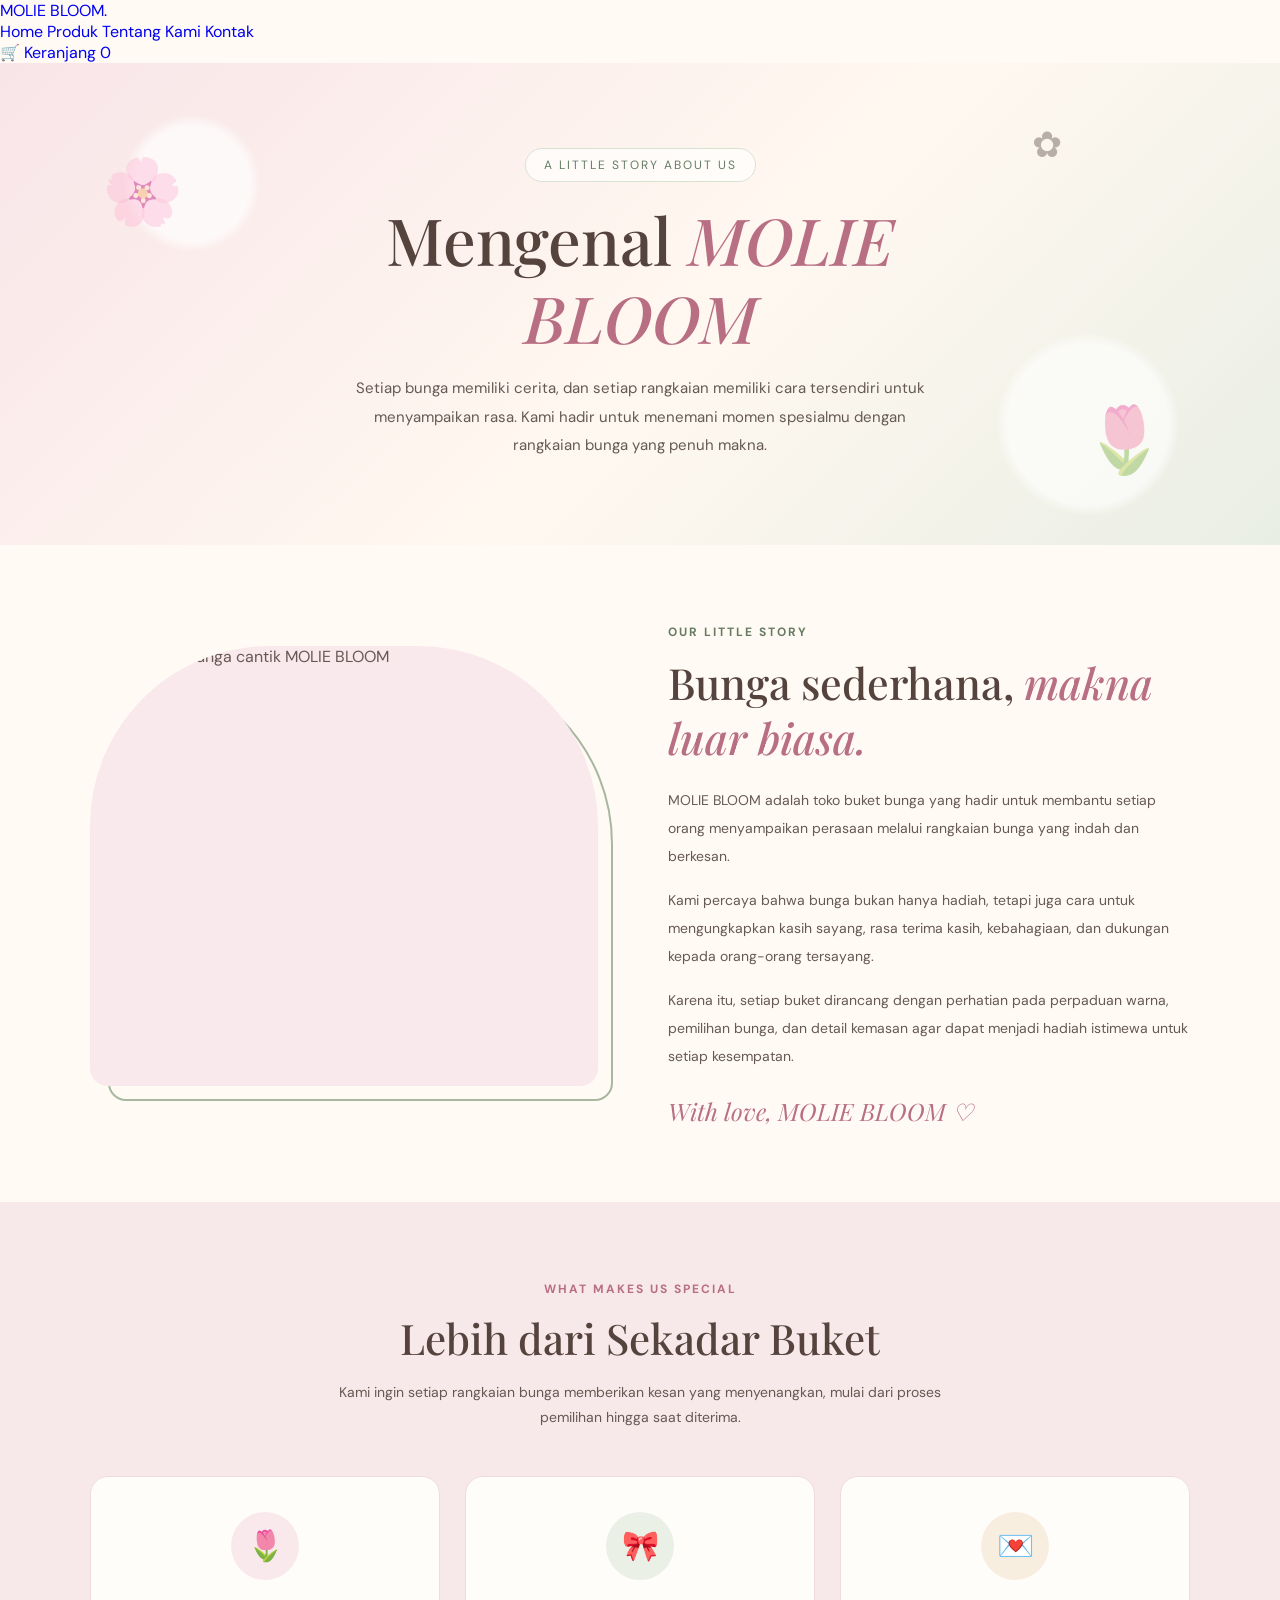
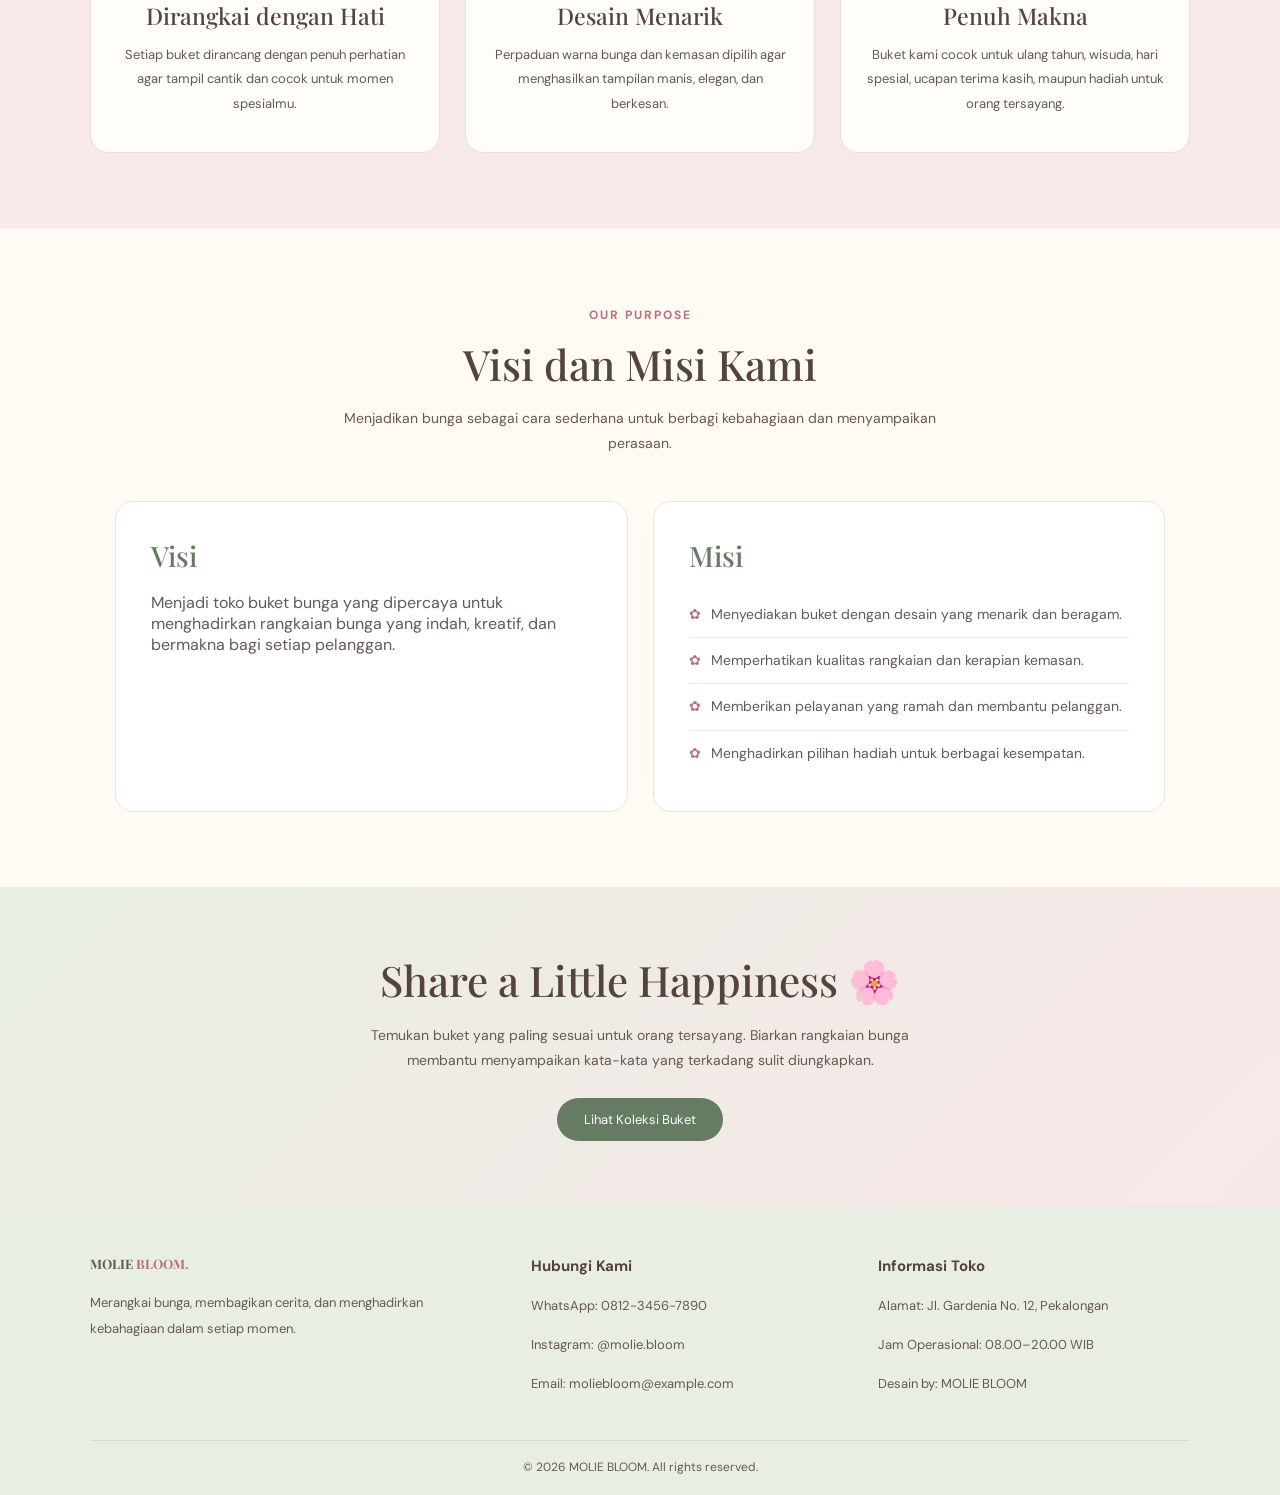
==== tentang.html @ a7576afc "Add files via upload" ====
<!DOCTYPE html>
<html lang="id">
<head>
    <meta charset="UTF-8">
    <meta name="viewport" content="width=device-width, initial-scale=1.0">
    <link rel="icon" type="image/png" href="Molie Bloom Floral Logo.png">
    <title>Tentang Kami | MOLIE BLOOM</title>

    <link rel="preconnect" href="https://fonts.googleapis.com">
    <link rel="preconnect" href="https://fonts.gstatic.com" crossorigin>

    <link href="https://fonts.googleapis.com/css2?family=DM+Sans:wght@400;500;600;700&family=Playfair+Display:wght@400;500;600;700&display=swap" rel="stylesheet">

    <link rel="stylesheet" href="css/style.css">

    <style>
        :root {
            --pink: #e8b9c3;
            --pink-light: #f9e9ec;
            --pink-dark: #b86f83;
            --sage: #a8b8a0;
            --sage-dark: #657c63;
            --cream: #fffaf4;
            --brown: #55433e;
            --text: #665954;
            --white: #ffffff;
        }

        * {
            box-sizing: border-box;
        }

        html {
            scroll-behavior: smooth;
        }

        body {
            margin: 0;
            font-family: 'DM Sans', sans-serif;
            background: var(--cream);
            color: var(--text);
        }

        a {
            text-decoration: none;
        }

        img {
            max-width: 100%;
        }

        .about-hero {
            min-height: 390px;
            padding: 85px 20px;
            display: flex;
            align-items: center;
            justify-content: center;
            text-align: center;
            position: relative;
            overflow: hidden;
            background:
                radial-gradient(circle at 15% 25%, #ffffffb5 0 5%, transparent 6%),
                radial-gradient(circle at 85% 75%, #ffffffa0 0 7%, transparent 8%),
                linear-gradient(135deg, #f8e5e8, #fff8f0 55%, #e9eee4);
        }

        .hero-content {
            max-width: 750px;
            position: relative;
            z-index: 1;
            animation: fadeUp 1s ease both;
        }

        .eyebrow {
            display: inline-block;
            color: var(--sage-dark);
            background: #ffffffa8;
            border: 1px solid #d9e1d3;
            padding: 8px 18px;
            border-radius: 30px;
            font-size: 12px;
            letter-spacing: 2px;
            text-transform: uppercase;
            margin-bottom: 18px;
        }

        .about-hero h1 {
            font-family: 'Playfair Display', serif;
            font-size: clamp(38px, 6vw, 65px);
            color: var(--brown);
            font-weight: 500;
            margin: 0 0 18px;
            line-height: 1.2;
        }

        .about-hero h1 span {
            color: var(--pink-dark);
            font-style: italic;
        }

        .about-hero p {
            max-width: 570px;
            margin: 0 auto;
            font-size: 15px;
            line-height: 1.9;
        }

        .flower-decoration {
            position: absolute;
            font-size: 65px;
            opacity: 0.45;
            animation: floatFlower 5s ease-in-out infinite;
            user-select: none;
        }

        .flower-one {
            left: 8%;
            top: 18%;
        }

        .flower-two {
            right: 9%;
            bottom: 13%;
            animation-delay: 1.5s;
        }

        .flower-three {
            right: 17%;
            top: 12%;
            font-size: 36px;
            animation-delay: 2s;
        }

        .section {
            padding: 75px 7%;
        }

        .section-heading {
            text-align: center;
            max-width: 650px;
            margin: 0 auto 45px;
        }

        .section-heading .small-title {
            color: var(--pink-dark);
            font-size: 12px;
            letter-spacing: 2px;
            text-transform: uppercase;
            font-weight: 700;
        }

        .section-heading h2 {
            font-family: 'Playfair Display', serif;
            font-size: clamp(29px, 4vw, 42px);
            color: var(--brown);
            font-weight: 500;
            margin: 12px 0;
        }

        .section-heading p {
            line-height: 1.8;
            font-size: 14px;
        }

        .story {
            display: grid;
            grid-template-columns: 1fr 1fr;
            align-items: center;
            gap: 55px;
            max-width: 1150px;
            margin: auto;
        }

        .story-image {
            position: relative;
            padding: 0 15px 15px 0;
        }

        .story-image img {
            width: 100%;
            height: 440px;
            object-fit: cover;
            border-radius: 180px 180px 18px 18px;
            display: block;
            background: var(--pink-light);
        }

        .story-image::after {
            content: "";
            position: absolute;
            z-index: -1;
            top: 18px;
            left: 18px;
            right: 0;
            bottom: 0;
            border: 2px solid var(--sage);
            border-radius: 180px 180px 18px 18px;
        }

        .story-text .small-title {
            color: var(--sage-dark);
            letter-spacing: 2px;
            text-transform: uppercase;
            font-size: 12px;
            font-weight: 700;
        }

        .story-text h2 {
            font-family: 'Playfair Display', serif;
            font-size: clamp(30px, 4vw, 43px);
            color: var(--brown);
            font-weight: 500;
            line-height: 1.3;
            margin: 14px 0 20px;
        }

        .story-text h2 span {
            color: var(--pink-dark);
            font-style: italic;
        }

        .story-text p {
            font-size: 14px;
            line-height: 2;
            margin-bottom: 16px;
        }

        .signature {
            color: var(--pink-dark);
            font-family: 'Playfair Display', serif;
            font-size: 24px;
            font-style: italic;
            margin-top: 25px;
        }

        .values-section {
            background: #f7e9e9;
        }

        .values-grid {
            max-width: 1100px;
            margin: auto;
            display: grid;
            grid-template-columns: repeat(3, 1fr);
            gap: 25px;
        }

        .value-card {
            text-align: center;
            background: #fffdf9;
            padding: 35px 25px;
            border-radius: 18px;
            border: 1px solid #f0dce0;
            transition: transform 0.3s ease, box-shadow 0.3s ease;
        }

        .value-card:hover {
            transform: translateY(-7px);
            box-shadow: 0 12px 30px #9b6c6c18;
        }

        .value-icon {
            width: 68px;
            height: 68px;
            border-radius: 50%;
            margin: 0 auto 20px;
            display: flex;
            align-items: center;
            justify-content: center;
            background: var(--pink-light);
            font-size: 30px;
        }

        .value-card:nth-child(2) .value-icon {
            background: #eaf0e6;
        }

        .value-card:nth-child(3) .value-icon {
            background: #f8eee0;
        }

        .value-card h3 {
            font-family: 'Playfair Display', serif;
            font-size: 23px;
            color: var(--brown);
            font-weight: 500;
            margin: 0 0 12px;
        }

        .value-card p {
            font-size: 13px;
            line-height: 1.9;
            margin: 0;
        }

        .mission-grid {
            max-width: 1050px;
            margin: auto;
            display: grid;
            grid-template-columns: 1fr 1fr;
            gap: 25px;
        }

        .mission-card {
            padding: 35px;
            border-radius: 18px;
            background: #fff;
            border: 1px solid #eee5dc;
        }

        .mission-card h3 {
            font-family: 'Playfair Display', serif;
            color: var(--sage-dark);
            font-size: 28px;
            margin: 0 0 18px;
            font-weight: 500;
        }

        .mission-card ul {
            list-style: none;
            padding: 0;
            margin: 0;
        }

        .mission-card li {
            font-size: 14px;
            line-height: 1.8;
            padding: 10px 0;
            border-bottom: 1px solid #f1ebe4;
        }

        .mission-card li:last-child {
            border-bottom: none;
        }

        .mission-card li::before {
            content: "✿";
            color: var(--pink-dark);
            margin-right: 10px;
        }

        .about-cta {
            padding: 65px 20px;
            text-align: center;
            background: linear-gradient(135deg, #e7eee2, #f8e7e9);
        }

        .about-cta h2 {
            font-family: 'Playfair Display', serif;
            color: var(--brown);
            font-size: clamp(30px, 4vw, 42px);
            font-weight: 500;
            margin: 0 0 15px;
        }

        .about-cta p {
            max-width: 550px;
            margin: 0 auto 25px;
            line-height: 1.8;
            font-size: 14px;
        }

        .cta-button {
            display: inline-block;
            background: var(--sage-dark);
            color: white;
            padding: 13px 27px;
            border-radius: 30px;
            font-size: 13px;
            transition: 0.3s;
        }

        .cta-button:hover {
            background: var(--pink-dark);
            transform: translateY(-2px);
        }

        .site-footer {
            background: #e9eee4;
            padding: 45px 7% 20px;
        }

        .footer-grid {
            display: grid;
            grid-template-columns: 1.3fr 1fr 1fr;
            gap: 35px;
            max-width: 1150px;
            margin: auto;
        }

        .footer-brand {
            font-family: 'Playfair Display', serif;
            font-size: 27px;
            color: var(--brown);
            font-weight: 700;
        }

        .footer-brand span {
            color: var(--pink-dark);
        }

        .footer-column h3 {
            color: var(--brown);
            font-size: 15px;
            margin: 5px 0 17px;
        }

        .footer-column p,
        .footer-column a {
            font-size: 13px;
            line-height: 2;
            color: var(--text);
        }

        .footer-column a:hover {
            color: var(--pink-dark);
        }

        .footer-bottom {
            max-width: 1150px;
            margin: 30px auto 0;
            padding-top: 18px;
            border-top: 1px solid #d2dbcb;
            text-align: center;
            font-size: 12px;
        }

        @keyframes fadeUp {
            from {
                opacity: 0;
                transform: translateY(20px);
            }
            to {
                opacity: 1;
                transform: translateY(0);
            }
        }

        @keyframes floatFlower {
            0%, 100% {
                transform: translateY(0) rotate(-5deg);
            }
            50% {
                transform: translateY(-15px) rotate(5deg);
            }
        }

        @media (max-width: 800px) {
            .section {
                padding: 55px 6%;
            }

            .story {
                grid-template-columns: 1fr;
                gap: 35px;
            }

            .story-image {
                max-width: 500px;
                width: 100%;
                margin: auto;
            }

            .story-image img {
                height: 380px;
            }

            .values-grid {
                grid-template-columns: 1fr;
                max-width: 500px;
            }

            .mission-grid {
                grid-template-columns: 1fr;
            }

            .footer-grid {
                grid-template-columns: 1fr 1fr;
            }

            .flower-one {
                left: 2%;
            }

            .flower-two {
                right: 2%;
            }
        }

        @media (max-width: 500px) {
            .about-hero {
                min-height: 340px;
                padding: 65px 20px;
            }

            .flower-decoration {
                font-size: 40px;
            }

            .story-image img {
                height: 320px;
            }

            .mission-card {
                padding: 25px;
            }

            .footer-grid {
                grid-template-columns: 1fr;
                gap: 20px;
            }
        }
    </style>
</head>

<body>

    <!-- HEADER -->
    <header class="navbar">
        <a href="index.html" class="logo">
            MOLIE <span>BLOOM.</span>
        </a>

        <nav>
            <a href="index.html">Home</a>
            <a href="produk.html">Produk</a>
            <a href="tentang.html" class="active">Tentang Kami</a>
            <a href="kontak.html">Kontak</a>
        </nav>

        <a href="keranjang.html" class="cart-button">
            🛒 Keranjang
            <span id="cartCount">0</span>
        </a>
    </header>

    <!-- HERO -->
    <section class="about-hero">
        <span class="flower-decoration flower-one">🌸</span>
        <span class="flower-decoration flower-two">🌷</span>
        <span class="flower-decoration flower-three">✿</span>

        <div class="hero-content">
            <span class="eyebrow">A Little Story About Us</span>
            <h1>Mengenal <span>MOLIE BLOOM</span></h1>
            <p>
                Setiap bunga memiliki cerita, dan setiap rangkaian memiliki
                cara tersendiri untuk menyampaikan rasa. Kami hadir untuk
                menemani momen spesialmu dengan rangkaian bunga yang penuh makna.
            </p>
        </div>
    </section>

    <!-- CERITA KAMI -->
    <section class="section">
        <div class="story">
            <div class="story-image">
                <img
                    src="images/739223726380581282.jfif"
                    alt="Rangkaian bunga cantik MOLIE BLOOM"
                >
            </div>

            <div class="story-text">
                <span class="small-title">Our Little Story</span>
                <h2>Bunga sederhana, <span>makna luar biasa.</span></h2>

                <p>
                    MOLIE BLOOM adalah toko buket bunga yang hadir untuk
                    membantu setiap orang menyampaikan perasaan melalui
                    rangkaian bunga yang indah dan berkesan.
                </p>

                <p>
                    Kami percaya bahwa bunga bukan hanya hadiah, tetapi juga
                    cara untuk mengungkapkan kasih sayang, rasa terima kasih,
                    kebahagiaan, dan dukungan kepada orang-orang tersayang.
                </p>

                <p>
                    Karena itu, setiap buket dirancang dengan perhatian pada
                    perpaduan warna, pemilihan bunga, dan detail kemasan agar
                    dapat menjadi hadiah istimewa untuk setiap kesempatan.
                </p>

                <div class="signature">With love, MOLIE BLOOM ♡</div>
            </div>
        </div>
    </section>

    <!-- NILAI KAMI -->
    <section class="section values-section">
        <div class="section-heading">
            <span class="small-title">What Makes Us Special</span>
            <h2>Lebih dari Sekadar Buket</h2>
            <p>
                Kami ingin setiap rangkaian bunga memberikan kesan yang
                menyenangkan, mulai dari proses pemilihan hingga saat diterima.
            </p>
        </div>

        <div class="values-grid">
            <article class="value-card">
                <div class="value-icon">🌷</div>
                <h3>Dirangkai dengan Hati</h3>
                <p>
                    Setiap buket dirancang dengan penuh perhatian agar
                    tampil cantik dan cocok untuk momen spesialmu.
                </p>
            </article>

            <article class="value-card">
                <div class="value-icon">🎀</div>
                <h3>Desain Menarik</h3>
                <p>
                    Perpaduan warna bunga dan kemasan dipilih agar menghasilkan
                    tampilan manis, elegan, dan berkesan.
                </p>
            </article>

            <article class="value-card">
                <div class="value-icon">💌</div>
                <h3>Penuh Makna</h3>
                <p>
                    Buket kami cocok untuk ulang tahun, wisuda, hari spesial,
                    ucapan terima kasih, maupun hadiah untuk orang tersayang.
                </p>
            </article>
        </div>
    </section>

    <!-- VISI DAN MISI -->
    <section class="section">
        <div class="section-heading">
            <span class="small-title">Our Purpose</span>
            <h2>Visi dan Misi Kami</h2>
            <p>
                Menjadikan bunga sebagai cara sederhana untuk berbagi
                kebahagiaan dan menyampaikan perasaan.
            </p>
        </div>

        <div class="mission-grid">
            <article class="mission-card">
                <h3>Visi</h3>
                <p>
                    Menjadi toko buket bunga yang dipercaya untuk menghadirkan
                    rangkaian bunga yang indah, kreatif, dan bermakna bagi
                    setiap pelanggan.
                </p>
            </article>

            <article class="mission-card">
                <h3>Misi</h3>
                <ul>
                    <li>Menyediakan buket dengan desain yang menarik dan beragam.</li>
                    <li>Memperhatikan kualitas rangkaian dan kerapian kemasan.</li>
                    <li>Memberikan pelayanan yang ramah dan membantu pelanggan.</li>
                    <li>Menghadirkan pilihan hadiah untuk berbagai kesempatan.</li>
                </ul>
            </article>
        </div>
    </section>

    <!-- AJAKAN -->
    <section class="about-cta">
        <h2>Share a Little Happiness 🌸</h2>
        <p>
            Temukan buket yang paling sesuai untuk orang tersayang.
            Biarkan rangkaian bunga membantu menyampaikan kata-kata
            yang terkadang sulit diungkapkan.
        </p>
        <a href="produk.html" class="cta-button">Lihat Koleksi Buket</a>
    </section>

    <!-- FOOTER -->
    <footer class="site-footer">
        <div class="footer-grid">
            <div class="footer-column">
                <a href="index.html" class="footer-brand">
                    MOLIE <span>BLOOM.</span>
                </a>
                <p>
                    Merangkai bunga, membagikan cerita, dan menghadirkan
                    kebahagiaan dalam setiap momen.
                </p>
            </div>

            <div class="footer-column">
                <h3>Hubungi Kami</h3>
                <p>WhatsApp:
                    <a href="https://wa.me/6281234567890">
                        0812-3456-7890
                    </a>
                </p>
                <p>Instagram:
                    <a href="https://instagram.com/molie.bloom" target="_blank">
                        @molie.bloom
                    </a>
                </p>
                <p>Email:
                    <a href="mailto:moliebloom@example.com">
                        moliebloom@example.com
                    </a>
                </p>
            </div>

            <div class="footer-column">
                <h3>Informasi Toko</h3>
                <p>Alamat: Jl. Gardenia No. 12, Pekalongan</p>
                <p>Jam Operasional: 08.00–20.00 WIB</p>
                <p>Desain by: MOLIE BLOOM</p>
            </div>
        </div>

        <div class="footer-bottom">
            © <span id="currentYear"></span> MOLIE BLOOM. All rights reserved.
        </div>
    </footer>

    <script>
        // Menampilkan jumlah produk di keranjang
        function updateCartCount() {
            const cart = JSON.parse(
                localStorage.getItem("molieBloomCart")
            ) || [];

            const total = Array.isArray(cart)
                ? cart.reduce((sum, item) => sum + (Number(item.quantity) || 1), 0)
                : Object.values(cart).reduce(
                    (sum, item) => sum + (Number(item.quantity) || 1), 0
                );

            const countElement = document.getElementById("cartCount");

            if (countElement) {
                countElement.textContent = total;
            }
        }

        // Tahun otomatis pada footer
        document.getElementById("currentYear").textContent =
            new Date().getFullYear();

        updateCartCount();
    </script>

</body>
</html>
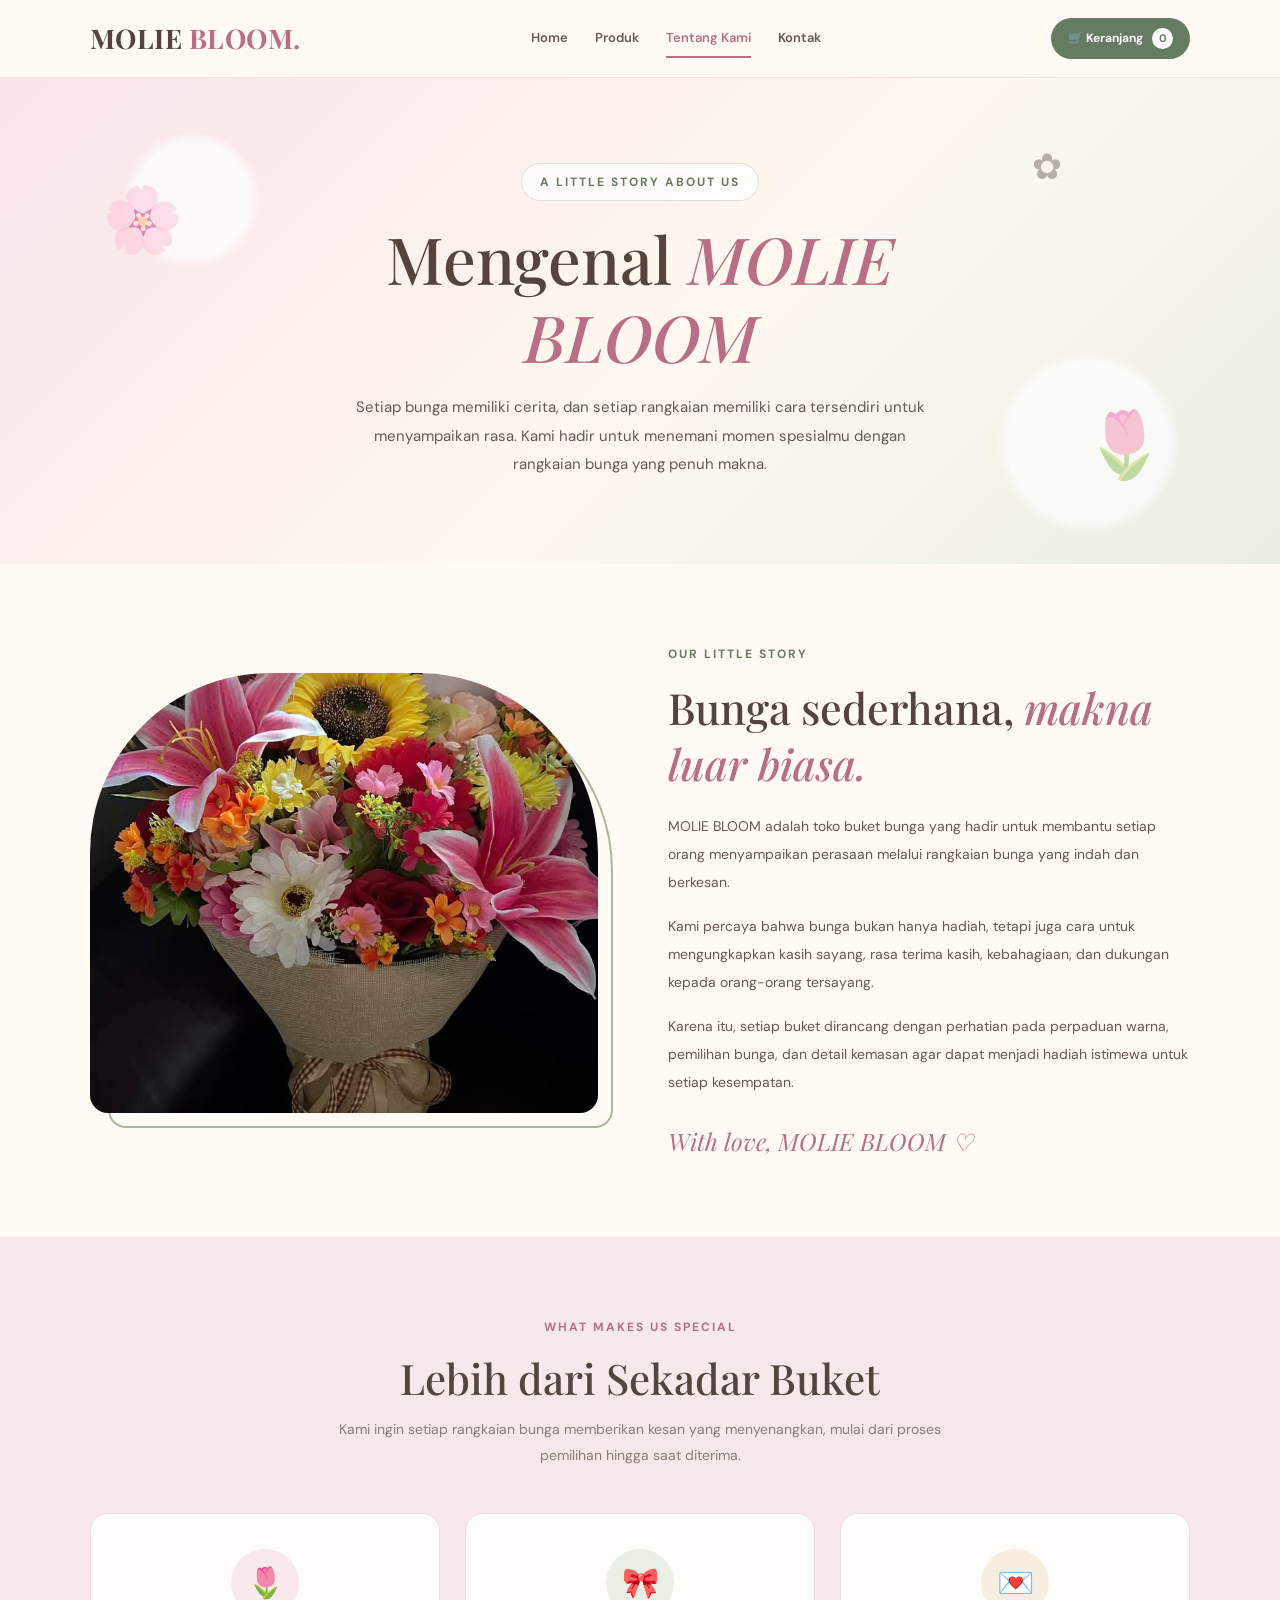
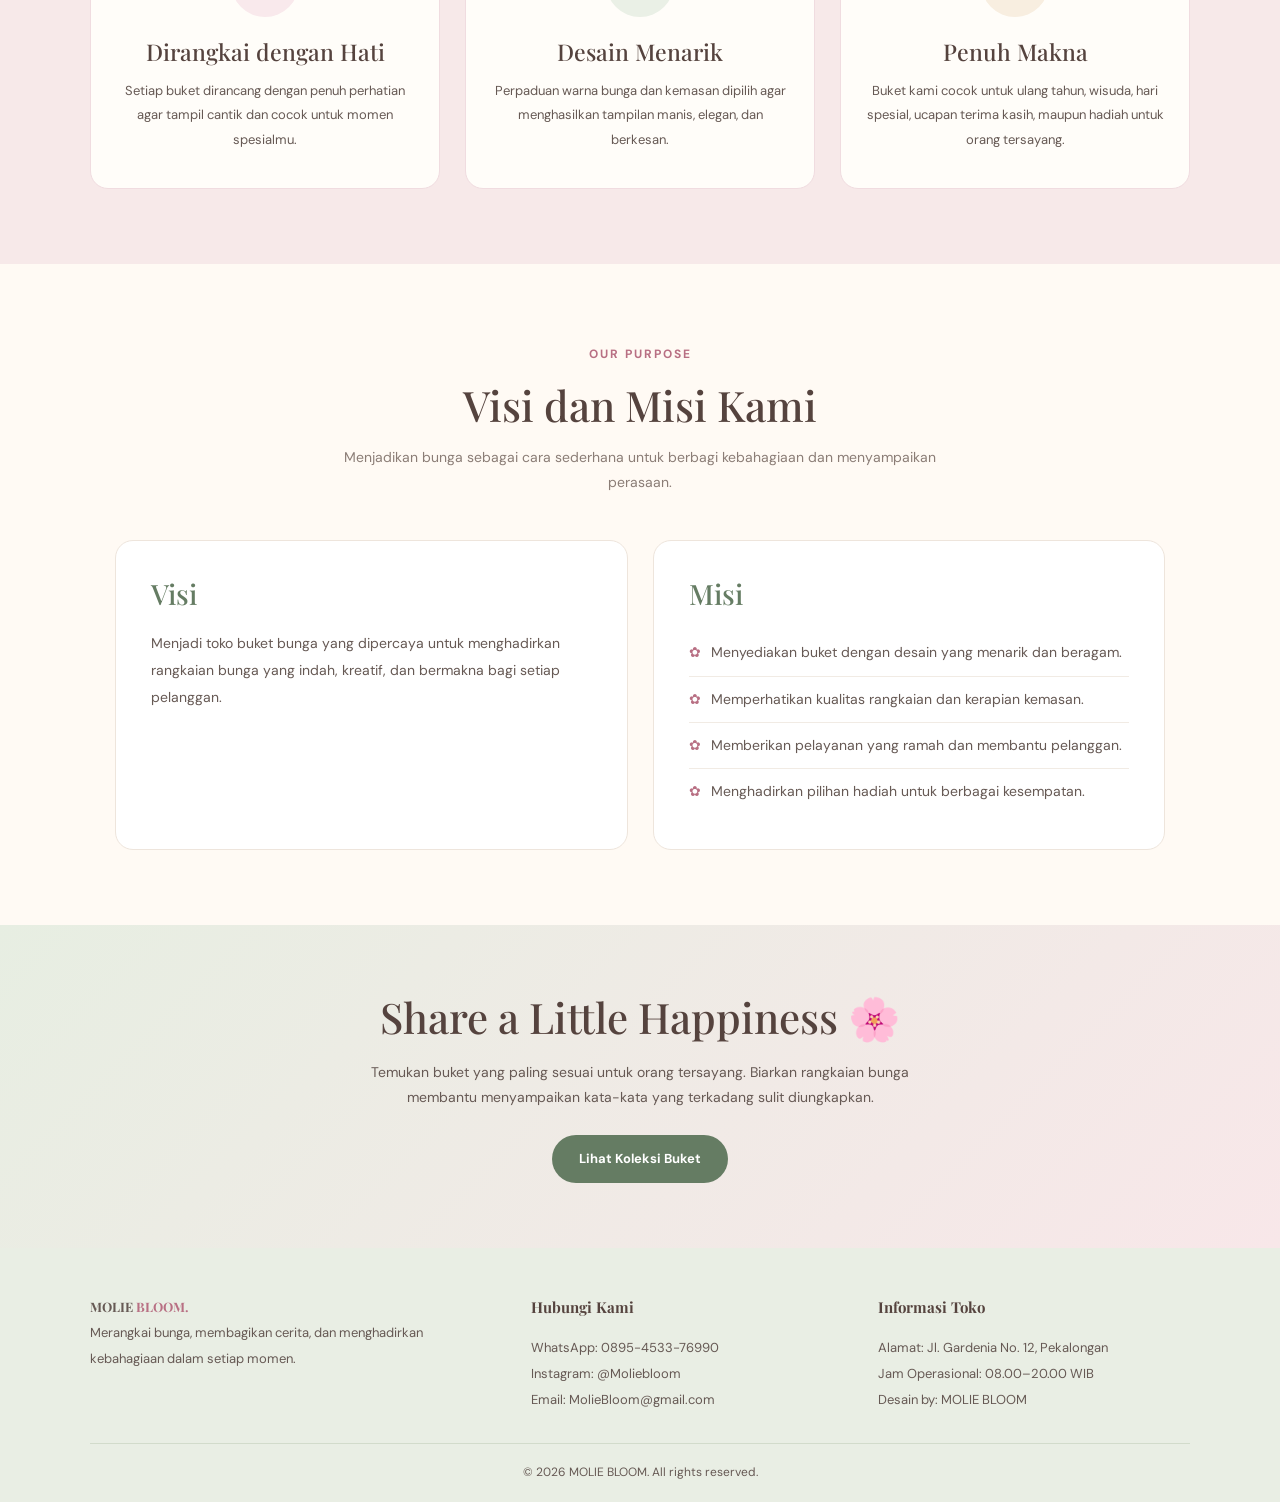
==== commit 45bfacd0: "Add files via upload" ====
--- a/tentang.html
+++ b/tentang.html
@@ -691,17 +691,17 @@
                 <h3>Hubungi Kami</h3>
                 <p>WhatsApp:
                     <a href="https://wa.me/6281234567890">
-                        0812-3456-7890
+                        0895-4533-76990
                     </a>
                 </p>
                 <p>Instagram:
                     <a href="https://instagram.com/molie.bloom" target="_blank">
-                        @molie.bloom
+                        @Moliebloom
                     </a>
                 </p>
                 <p>Email:
                     <a href="mailto:moliebloom@example.com">
-                        moliebloom@example.com
+                        MolieBloom@gmail.com
                     </a>
                 </p>
             </div>
--- a/css/style.css
+++ b/css/style.css
@@ -0,0 +1,1205 @@
+
+/* ========================================
+   MOLIE BLOOM - MAIN STYLESHEET
+   Theme: Pastel Pink, Sage Green & Cream
+======================================== */
+
+/* GOOGLE FONTS
+   Font Playfair Display dan DM Sans
+   dihubungkan melalui HTML
+*/
+
+/* 1. WARNA UTAMA */
+:root {
+    --pink: #e8b9c3;
+    --pink-light: #f9e9ec;
+    --pink-dark: #b86f83;
+
+    --sage: #a8b8a0;
+    --sage-light: #e9eee4;
+    --sage-dark: #657c63;
+
+    --cream: #fffaf4;
+    --white: #ffffff;
+
+    --brown: #55433e;
+    --text: #665954;
+    --muted: #8b7d76;
+
+    --border: #eee3dc;
+    --shadow: 0 8px 25px rgba(85, 67, 62, 0.08);
+
+    --radius: 18px;
+    --transition: 0.3s ease;
+}
+
+/* 2. RESET */
+* {
+    margin: 0;
+    padding: 0;
+    box-sizing: border-box;
+}
+
+html {
+    scroll-behavior: smooth;
+    scroll-padding-top: 90px;
+}
+
+body {
+    font-family: 'DM Sans', sans-serif;
+    background: var(--cream);
+    color: var(--text);
+    line-height: 1.7;
+    overflow-x: hidden;
+}
+
+img {
+    display: block;
+    max-width: 100%;
+}
+
+a {
+    color: inherit;
+    text-decoration: none;
+    transition: var(--transition);
+}
+
+button,
+input,
+textarea,
+select {
+    font: inherit;
+}
+
+button {
+    cursor: pointer;
+}
+
+ul {
+    list-style-position: inside;
+}
+
+/* 3. HEADER DAN NAVIGASI */
+.navbar {
+    width: 100%;
+    min-height: 78px;
+    padding: 15px 7%;
+
+    display: flex;
+    align-items: center;
+    justify-content: space-between;
+    gap: 25px;
+
+    background: rgba(255, 250, 244, 0.96);
+    border-bottom: 1px solid #eee5dc;
+
+    position: sticky;
+    top: 0;
+    z-index: 1000;
+
+    backdrop-filter: blur(12px);
+}
+
+.logo,
+.navbar .logo {
+    color: var(--brown);
+    font-family: 'Playfair Display', serif;
+    font-size: 27px;
+    font-weight: 700;
+    letter-spacing: 0.5px;
+    white-space: nowrap;
+}
+
+.logo span,
+.navbar .logo span {
+    color: var(--pink-dark);
+}
+
+.navbar nav {
+    display: flex;
+    align-items: center;
+    justify-content: center;
+    gap: 27px;
+}
+
+.navbar nav a {
+    color: var(--text);
+    font-size: 13px;
+    font-weight: 600;
+    position: relative;
+    padding: 8px 0;
+}
+
+.navbar nav a::after {
+    content: "";
+    position: absolute;
+    width: 0;
+    height: 2px;
+    left: 0;
+    bottom: 0;
+    background: var(--pink-dark);
+    transition: var(--transition);
+}
+
+.navbar nav a:hover,
+.navbar nav a.active {
+    color: var(--pink-dark);
+}
+
+.navbar nav a:hover::after,
+.navbar nav a.active::after {
+    width: 100%;
+}
+
+/* 4. TOMBOL KERANJANG */
+.cart-button {
+    display: inline-flex;
+    align-items: center;
+    justify-content: center;
+    gap: 9px;
+
+    padding: 10px 17px;
+    border-radius: 30px;
+
+    background: var(--sage-dark);
+    color: var(--white);
+
+    font-size: 12px;
+    font-weight: 700;
+    white-space: nowrap;
+
+    transition: var(--transition);
+}
+
+.cart-button:hover {
+    background: var(--pink-dark);
+    color: var(--white);
+    transform: translateY(-2px);
+}
+
+#cartCount {
+    min-width: 21px;
+    height: 21px;
+    padding: 0 5px;
+
+    display: inline-flex;
+    align-items: center;
+    justify-content: center;
+
+    border-radius: 50%;
+    background: var(--white);
+    color: var(--sage-dark);
+
+    font-size: 11px;
+    font-weight: 700;
+}
+
+/* 5. JUDUL DAN TEKS */
+h1,
+h2,
+h3,
+h4 {
+    font-family: 'Playfair Display', serif;
+    color: var(--brown);
+    line-height: 1.3;
+}
+
+p {
+    color: var(--text);
+}
+
+.section-title,
+.section-heading h2 {
+    font-family: 'Playfair Display', serif;
+    color: var(--brown);
+    font-size: clamp(29px, 4vw, 42px);
+    font-weight: 500;
+    text-align: center;
+}
+
+.section-subtitle,
+.section-heading p {
+    max-width: 650px;
+    margin: 12px auto 0;
+    text-align: center;
+    color: var(--muted);
+    font-size: 14px;
+    line-height: 1.9;
+}
+
+/* 6. TOMBOL UMUM */
+.btn,
+.btn-primary,
+.btn-secondary,
+.cta-button {
+    display: inline-flex;
+    align-items: center;
+    justify-content: center;
+    gap: 8px;
+
+    padding: 13px 25px;
+    border: none;
+    border-radius: 30px;
+
+    font-size: 13px;
+    font-weight: 700;
+    text-align: center;
+
+    transition: var(--transition);
+}
+
+.btn-primary,
+.btn,
+.cta-button {
+    background: var(--sage-dark);
+    color: var(--white);
+}
+
+.btn-primary:hover,
+.btn:hover,
+.cta-button:hover {
+    background: var(--pink-dark);
+    color: var(--white);
+    transform: translateY(-3px);
+}
+
+.btn-secondary {
+    background: var(--pink-light);
+    color: var(--pink-dark);
+    border: 1px solid #efd5dc;
+}
+
+.btn-secondary:hover {
+    background: var(--pink-dark);
+    color: var(--white);
+}
+
+/* 7. HERO / BANNER */
+.hero,
+.about-hero,
+.page-header,
+.contact-hero {
+    position: relative;
+    overflow: hidden;
+    text-align: center;
+
+    background: linear-gradient(
+        135deg,
+        #f8e5e8 0%,
+        #fff8f0 55%,
+        #e9eee4 100%
+    );
+}
+
+.hero {
+    min-height: 480px;
+    padding: 90px 7%;
+
+    display: flex;
+    align-items: center;
+    justify-content: center;
+}
+
+.hero-content {
+    max-width: 760px;
+    margin: auto;
+}
+
+.hero h1,
+.hero-title {
+    font-family: 'Playfair Display', serif;
+    font-size: clamp(38px, 6vw, 65px);
+    color: var(--brown);
+    font-weight: 500;
+    line-height: 1.2;
+    margin-bottom: 20px;
+}
+
+.hero h1 span,
+.hero-title span {
+    color: var(--pink-dark);
+    font-style: italic;
+}
+
+.hero p {
+    max-width: 600px;
+    margin: 0 auto 28px;
+    font-size: 15px;
+    line-height: 1.9;
+}
+
+.about-hero,
+.page-header,
+.contact-hero {
+    padding: 75px 7%;
+}
+
+.eyebrow,
+.small-title {
+    color: var(--sage-dark);
+    font-size: 12px;
+    font-weight: 700;
+    letter-spacing: 2px;
+    text-transform: uppercase;
+}
+
+.eyebrow {
+    display: inline-block;
+    padding: 8px 18px;
+    margin-bottom: 18px;
+    background: rgba(255, 255, 255, 0.7);
+    border: 1px solid #d9e1d3;
+    border-radius: 30px;
+}
+
+/* 8. DEKORASI BUNGA */
+.flower-decoration {
+    position: absolute;
+    font-size: 60px;
+    opacity: 0.45;
+    pointer-events: none;
+    animation: floatFlower 5s ease-in-out infinite;
+}
+
+.flower-one {
+    left: 8%;
+    top: 18%;
+}
+
+.flower-two {
+    right: 9%;
+    bottom: 13%;
+    animation-delay: 1.5s;
+}
+
+.flower-three {
+    right: 17%;
+    top: 12%;
+    font-size: 35px;
+    animation-delay: 2s;
+}
+
+/* 9. SECTION UMUM */
+section {
+    scroll-margin-top: 85px;
+}
+
+.section {
+    padding: 75px 7%;
+}
+
+.section-heading {
+    max-width: 700px;
+    margin: 0 auto 45px;
+    text-align: center;
+}
+
+.section-heading .small-title {
+    color: var(--pink-dark);
+}
+
+.section-heading h2 {
+    margin: 12px 0;
+}
+
+/* 10. KARTU PRODUK */
+.product-grid,
+.products-grid {
+    display: grid;
+    grid-template-columns: repeat(3, minmax(0, 1fr));
+    gap: 28px;
+}
+
+.product-card {
+    overflow: hidden;
+    background: var(--white);
+    border: 1px solid var(--border);
+    border-radius: var(--radius);
+
+    box-shadow: 0 4px 15px rgba(85, 67, 62, 0.04);
+
+    transition: transform var(--transition),
+                box-shadow var(--transition);
+}
+
+.product-card:hover {
+    transform: translateY(-7px);
+    box-shadow: var(--shadow);
+}
+
+.product-image {
+    position: relative;
+    overflow: hidden;
+    background: var(--pink-light);
+    aspect-ratio: 4 / 4.2;
+}
+
+.product-image img,
+.product-card > img {
+    width: 100%;
+    height: 100%;
+    object-fit: cover;
+    transition: transform 0.5s ease;
+}
+
+.product-card:hover .product-image img {
+    transform: scale(1.04);
+}
+
+.product-info {
+    padding: 22px;
+}
+
+.product-info h3,
+.product-card h3 {
+    font-family: 'Playfair Display', serif;
+    font-size: 22px;
+    font-weight: 500;
+    color: var(--brown);
+    margin-bottom: 8px;
+}
+
+.product-info p,
+.product-card p {
+    font-size: 13px;
+    line-height: 1.8;
+    margin-bottom: 12px;
+}
+
+.product-price {
+    display: block;
+    color: var(--pink-dark);
+    font-size: 17px;
+    font-weight: 700;
+    margin: 10px 0 16px;
+}
+
+.product-card .btn,
+.product-card .btn-primary,
+.product-card .add-to-cart {
+    width: 100%;
+}
+
+/* 11. FILTER PRODUK */
+.filter-buttons,
+.category-filters {
+    display: flex;
+    align-items: center;
+    justify-content: center;
+    flex-wrap: wrap;
+    gap: 12px;
+    margin-bottom: 35px;
+}
+
+.filter-btn,
+.category-btn {
+    padding: 10px 20px;
+    border: 1px solid #e8dcd5;
+    border-radius: 30px;
+    background: var(--white);
+    color: var(--text);
+    font-size: 12px;
+    font-weight: 600;
+    transition: var(--transition);
+}
+
+.filter-btn:hover,
+.filter-btn.active,
+.category-btn:hover,
+.category-btn.active {
+    background: var(--sage-dark);
+    border-color: var(--sage-dark);
+    color: var(--white);
+}
+
+/* 12. BENEFIT / KEUNGGULAN */
+.benefits,
+.benefit-strip {
+    display: grid;
+    grid-template-columns: repeat(3, minmax(0, 1fr));
+    gap: 22px;
+    padding: 30px 7%;
+    background: var(--sage-light);
+}
+
+.benefit-item {
+    text-align: center;
+    padding: 12px;
+}
+
+.benefit-item .icon {
+    display: block;
+    font-size: 30px;
+    margin-bottom: 10px;
+}
+
+.benefit-item h3 {
+    font-family: 'Playfair Display', serif;
+    font-size: 19px;
+    margin-bottom: 5px;
+}
+
+.benefit-item p {
+    font-size: 12px;
+}
+
+/* 13. CERITA TENTANG KAMI */
+.story {
+    display: grid;
+    grid-template-columns: 1fr 1fr;
+    align-items: center;
+    gap: 55px;
+    max-width: 1150px;
+    margin: auto;
+}
+
+.story-image {
+    position: relative;
+    padding: 0 15px 15px 0;
+    isolation: isolate;
+}
+
+.story-image img {
+    width: 100%;
+    height: 440px;
+    object-fit: cover;
+    border-radius: 180px 180px 18px 18px;
+    background: var(--pink-light);
+}
+
+.story-image::after {
+    content: "";
+    position: absolute;
+    z-index: -1;
+    top: 18px;
+    left: 18px;
+    right: 0;
+    bottom: 0;
+    border: 2px solid var(--sage);
+    border-radius: 180px 180px 18px 18px;
+}
+
+.story-text h2 {
+    font-size: clamp(30px, 4vw, 43px);
+    font-weight: 500;
+    line-height: 1.3;
+    margin: 14px 0 20px;
+}
+
+.story-text h2 span {
+    color: var(--pink-dark);
+    font-style: italic;
+}
+
+.story-text p {
+    font-size: 14px;
+    line-height: 2;
+    margin-bottom: 16px;
+}
+
+.signature {
+    color: var(--pink-dark);
+    font-family: 'Playfair Display', serif;
+    font-size: 24px;
+    font-style: italic;
+    margin-top: 25px;
+}
+
+/* 14. KARTU VISI, MISI, NILAI */
+.values-section {
+    background: #f7e9e9;
+}
+
+.values-grid {
+    display: grid;
+    grid-template-columns: repeat(3, minmax(0, 1fr));
+    gap: 25px;
+    max-width: 1100px;
+    margin: auto;
+}
+
+.value-card {
+    text-align: center;
+    background: #fffdf9;
+    padding: 35px 25px;
+    border: 1px solid #f0dce0;
+    border-radius: var(--radius);
+    transition: var(--transition);
+}
+
+.value-card:hover {
+    transform: translateY(-7px);
+    box-shadow: var(--shadow);
+}
+
+.value-icon {
+    width: 68px;
+    height: 68px;
+    border-radius: 50%;
+    margin: 0 auto 20px;
+
+    display: flex;
+    align-items: center;
+    justify-content: center;
+
+    background: var(--pink-light);
+    font-size: 30px;
+}
+
+.value-card:nth-child(2) .value-icon {
+    background: var(--sage-light);
+}
+
+.value-card:nth-child(3) .value-icon {
+    background: #f8eee0;
+}
+
+.value-card h3 {
+    font-size: 23px;
+    font-weight: 500;
+    margin-bottom: 12px;
+}
+
+.value-card p {
+    font-size: 13px;
+    line-height: 1.9;
+}
+
+.mission-grid {
+    display: grid;
+    grid-template-columns: repeat(2, minmax(0, 1fr));
+    gap: 25px;
+    max-width: 1050px;
+    margin: auto;
+}
+
+.mission-card {
+    padding: 35px;
+    border-radius: var(--radius);
+    background: var(--white);
+    border: 1px solid var(--border);
+}
+
+.mission-card h3 {
+    color: var(--sage-dark);
+    font-size: 28px;
+    font-weight: 500;
+    margin-bottom: 18px;
+}
+
+.mission-card p,
+.mission-card li {
+    font-size: 14px;
+    line-height: 1.9;
+}
+
+.mission-card ul {
+    list-style: none;
+    padding: 0;
+}
+
+.mission-card li {
+    padding: 10px 0;
+    border-bottom: 1px solid #f1ebe4;
+}
+
+.mission-card li:last-child {
+    border-bottom: none;
+}
+
+.mission-card li::before {
+    content: "✿";
+    color: var(--pink-dark);
+    margin-right: 10px;
+}
+
+/* 15. PROMO / CALL TO ACTION */
+.promo-section,
+.about-cta {
+    padding: 65px 7%;
+    text-align: center;
+    background: linear-gradient(135deg, #e7eee2, #f8e7e9);
+}
+
+.promo-section h2,
+.about-cta h2 {
+    font-size: clamp(30px, 4vw, 42px);
+    font-weight: 500;
+    margin-bottom: 15px;
+}
+
+.promo-section p,
+.about-cta p {
+    max-width: 600px;
+    margin: 0 auto 25px;
+    font-size: 14px;
+    line-height: 1.9;
+}
+
+/* 16. FORM DAN INPUT */
+.form-group {
+    margin-bottom: 20px;
+}
+
+.form-group label {
+    display: block;
+    color: var(--brown);
+    font-size: 13px;
+    font-weight: 700;
+    margin-bottom: 8px;
+}
+
+input,
+textarea,
+select {
+    width: 100%;
+    padding: 13px 15px;
+
+    border: 1px solid #e8ddd6;
+    border-radius: 12px;
+    background: var(--white);
+    color: var(--text);
+
+    outline: none;
+    transition: border-color var(--transition),
+                box-shadow var(--transition);
+}
+
+textarea {
+    min-height: 130px;
+    resize: vertical;
+}
+
+input:focus,
+textarea:focus,
+select:focus {
+    border-color: var(--sage);
+    box-shadow: 0 0 0 3px rgba(168, 184, 160, 0.2);
+}
+
+input::placeholder,
+textarea::placeholder {
+    color: #b5a7a0;
+}
+
+/* 17. KARTU KONTAK */
+.contact-grid {
+    display: grid;
+    grid-template-columns: repeat(3, minmax(0, 1fr));
+    gap: 22px;
+}
+
+.contact-card {
+    padding: 28px 22px;
+    text-align: center;
+    border: 1px solid var(--border);
+    border-radius: var(--radius);
+    background: var(--white);
+    transition: var(--transition);
+}
+
+.contact-card:hover {
+    transform: translateY(-5px);
+    box-shadow: var(--shadow);
+}
+
+.contact-card .icon {
+    font-size: 30px;
+    margin-bottom: 12px;
+}
+
+.contact-card h3 {
+    font-size: 21px;
+    margin-bottom: 8px;
+}
+
+.contact-card p {
+    font-size: 13px;
+    line-height: 1.8;
+}
+
+/* 18. KERANJANG */
+.cart-container {
+    max-width: 1100px;
+    margin: 45px auto;
+    padding: 0 7%;
+}
+
+.cart-table {
+    width: 100%;
+    border-collapse: collapse;
+    background: var(--white);
+    border-radius: var(--radius);
+    overflow: hidden;
+}
+
+.cart-table th,
+.cart-table td {
+    padding: 16px;
+    border-bottom: 1px solid var(--border);
+    text-align: left;
+    font-size: 13px;
+}
+
+.cart-table th {
+    background: var(--sage-light);
+    color: var(--brown);
+    font-weight: 700;
+}
+
+.cart-summary {
+    max-width: 420px;
+    margin: 30px 0 0 auto;
+    padding: 25px;
+    background: var(--white);
+    border: 1px solid var(--border);
+    border-radius: var(--radius);
+    box-shadow: var(--shadow);
+}
+
+.cart-summary h3 {
+    font-size: 24px;
+    margin-bottom: 18px;
+}
+
+.cart-total {
+    display: flex;
+    align-items: center;
+    justify-content: space-between;
+    gap: 15px;
+    padding: 15px 0;
+    margin-bottom: 15px;
+    border-top: 1px solid var(--border);
+    font-weight: 700;
+}
+
+.empty-cart {
+    padding: 55px 20px;
+    text-align: center;
+    background: var(--white);
+    border-radius: var(--radius);
+    border: 1px dashed var(--pink);
+}
+
+.empty-cart h2 {
+    font-size: 28px;
+    margin-bottom: 10px;
+}
+
+.empty-cart p {
+    margin-bottom: 20px;
+}
+
+/* 19. PESAN TOAST */
+.toast {
+    position: fixed;
+    bottom: 25px;
+    right: 25px;
+    z-index: 2000;
+
+    padding: 14px 22px;
+    border-radius: 12px;
+
+    background: var(--sage-dark);
+    color: var(--white);
+    font-size: 13px;
+
+    box-shadow: var(--shadow);
+    animation: fadeUp 0.3s ease;
+}
+
+/* 20. FOOTER */
+.site-footer,
+footer {
+    background: var(--sage-light);
+}
+
+.site-footer {
+    padding: 45px 7% 20px;
+}
+
+.footer-grid {
+    display: grid;
+    grid-template-columns: 1.3fr 1fr 1fr;
+    gap: 35px;
+    max-width: 1150px;
+    margin: auto;
+}
+
+.footer-brand {
+    display: inline-block;
+    font-family: 'Playfair Display', serif;
+    font-size: 27px;
+    font-weight: 700;
+    color: var(--brown);
+}
+
+.footer-brand span {
+    color: var(--pink-dark);
+}
+
+.footer-column h3 {
+    color: var(--brown);
+    font-size: 15px;
+    margin: 5px 0 17px;
+}
+
+.footer-column p,
+.footer-column a {
+    color: var(--text);
+    font-size: 13px;
+    line-height: 2;
+    overflow-wrap: anywhere;
+}
+
+.footer-column a:hover {
+    color: var(--pink-dark);
+}
+
+.footer-bottom {
+    max-width: 1150px;
+    margin: 30px auto 0;
+    padding-top: 18px;
+    border-top: 1px solid #d2dbcb;
+    text-align: center;
+    font-size: 12px;
+}
+
+/* 21. ANIMASI */
+@keyframes fadeUp {
+    from {
+        opacity: 0;
+        transform: translateY(20px);
+    }
+
+    to {
+        opacity: 1;
+        transform: translateY(0);
+    }
+}
+
+@keyframes floatFlower {
+    0%,
+    100% {
+        transform: translateY(0) rotate(-5deg);
+    }
+
+    50% {
+        transform: translateY(-15px) rotate(5deg);
+    }
+}
+
+/* 22. RESPONSIVE TABLET */
+@media (max-width: 1000px) {
+    .navbar {
+        padding: 15px 4%;
+        gap: 15px;
+    }
+
+    .navbar nav {
+        gap: 16px;
+    }
+
+    .logo,
+    .navbar .logo {
+        font-size: 23px;
+    }
+
+    .product-grid,
+    .products-grid {
+        grid-template-columns: repeat(2, minmax(0, 1fr));
+    }
+
+    .story {
+        gap: 35px;
+    }
+}
+
+/* 23. RESPONSIVE TABLET KECIL */
+@media (max-width: 800px) {
+    .navbar {
+        flex-wrap: wrap;
+        justify-content: space-between;
+    }
+
+    .navbar nav {
+        order: 3;
+        width: 100%;
+        flex-wrap: wrap;
+        gap: 10px 22px;
+        justify-content: center;
+    }
+
+    .cart-button {
+        padding: 9px 13px;
+    }
+
+    .section {
+        padding: 55px 6%;
+    }
+
+    .story {
+        grid-template-columns: 1fr;
+        gap: 35px;
+    }
+
+    .story-image {
+        width: 100%;
+        max-width: 500px;
+        margin: auto;
+    }
+
+    .story-image img {
+        height: 380px;
+    }
+
+    .values-grid {
+        grid-template-columns: 1fr;
+        max-width: 500px;
+    }
+
+    .mission-grid {
+        grid-template-columns: 1fr;
+    }
+
+    .contact-grid {
+        grid-template-columns: repeat(2, minmax(0, 1fr));
+    }
+
+    .footer-grid {
+        grid-template-columns: 1fr 1fr;
+    }
+
+    .benefits,
+    .benefit-strip {
+        padding: 25px 5%;
+    }
+
+    .flower-one {
+        left: 2%;
+    }
+
+    .flower-two {
+        right: 2%;
+    }
+}
+
+/* 24. RESPONSIVE HP */
+@media (max-width: 550px) {
+    .navbar {
+        padding: 13px 5%;
+    }
+
+    .logo,
+    .navbar .logo {
+        font-size: 22px;
+    }
+
+    .navbar nav {
+        gap: 8px 16px;
+    }
+
+    .navbar nav a {
+        font-size: 12px;
+    }
+
+    .cart-button {
+        font-size: 11px;
+        padding: 8px 11px;
+    }
+
+    .hero {
+        min-height: 400px;
+        padding: 65px 6%;
+    }
+
+    .about-hero,
+    .page-header,
+    .contact-hero {
+        padding: 60px 6%;
+    }
+
+    .flower-decoration {
+        font-size: 40px;
+    }
+
+    .flower-three {
+        font-size: 26px;
+    }
+
+    .product-grid,
+    .products-grid {
+        grid-template-columns: 1fr;
+        gap: 22px;
+    }
+
+    .product-card {
+        max-width: 420px;
+        width: 100%;
+        margin: auto;
+    }
+
+    .product-image {
+        aspect-ratio: 4 / 3.5;
+    }
+
+    .benefits,
+    .benefit-strip {
+        grid-template-columns: 1fr;
+        gap: 10px;
+    }
+
+    .contact-grid {
+        grid-template-columns: 1fr;
+    }
+
+    .story-image img {
+        height: 320px;
+    }
+
+    .mission-card {
+        padding: 25px;
+    }
+
+    .footer-grid {
+        grid-template-columns: 1fr;
+        gap: 20px;
+    }
+
+    .site-footer {
+        padding: 35px 6% 20px;
+    }
+
+    .cart-container {
+        padding: 0 5%;
+    }
+
+    .cart-table th,
+    .cart-table td {
+        padding: 10px;
+        font-size: 11px;
+    }
+
+    .cart-summary {
+        max-width: 100%;
+    }
+
+    .toast {
+        left: 15px;
+        right: 15px;
+        bottom: 15px;
+        text-align: center;
+    }
+}
+
+/* 25. AKSESIBILITAS */
+@media (prefers-reduced-motion: reduce) {
+    *,
+    *::before,
+    *::after {
+        scroll-behavior: auto !important;
+        animation-duration: 0.01ms !important;
+        animation-iteration-count: 1 !important;
+        transition-duration: 0.01ms !important;
+    }
+}
